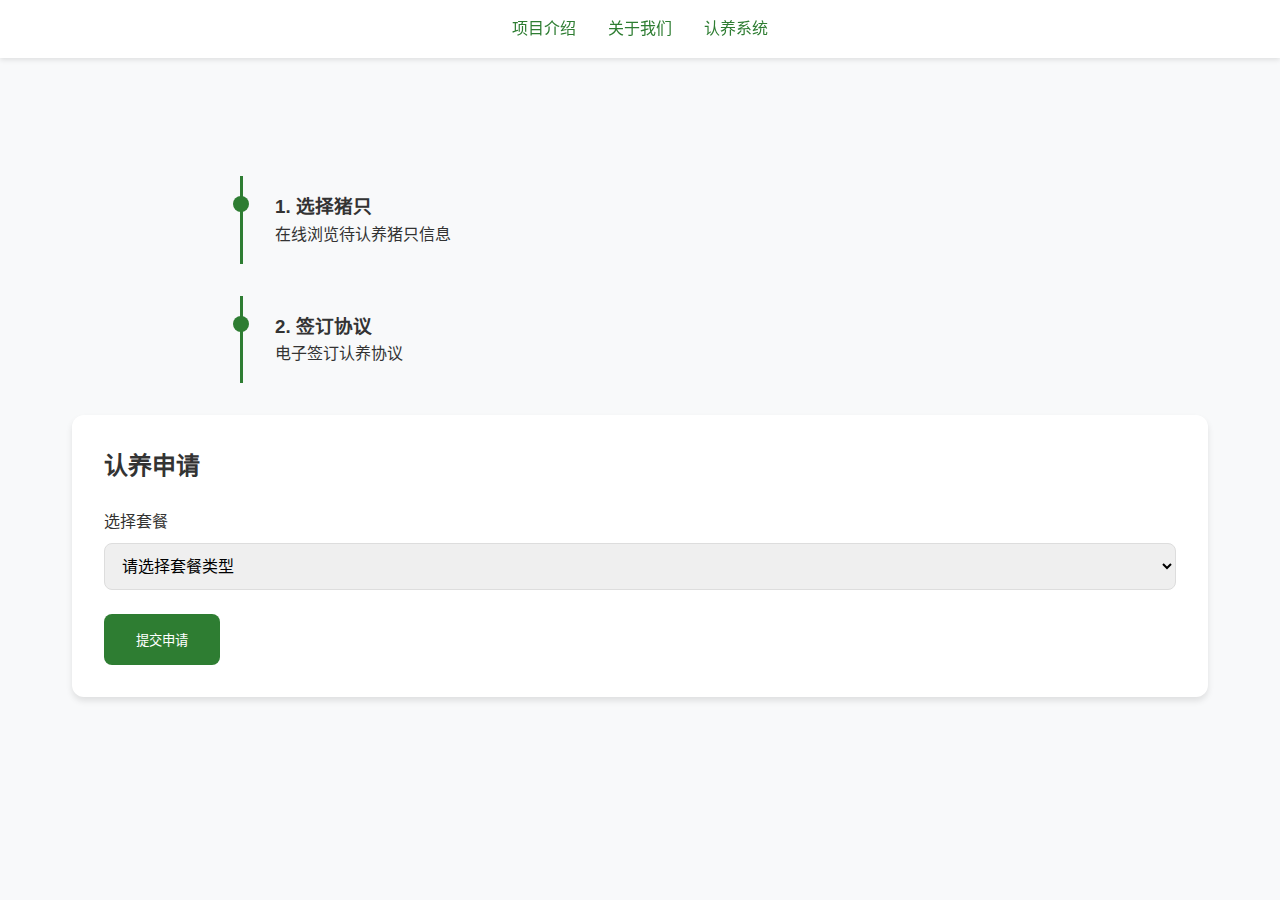
==== adopt.html @ d587e148 "Add files via upload" ====
<!DOCTYPE html>
<html lang="zh-CN">
    <head>
        <meta charset="UTF-8">
        <meta name="viewport" content="width=device-width, initial-scale=1.0">
        <title>项目介绍 - 金花香猪生态养殖</title>
        <link rel="stylesheet" href="assets/css/style.css">
    </head>
<body>
    <nav class="navbar">
        <ul class="nav-links">
            <li><a href="index.html">项目介绍</a></li>
            <li><a href="about.html">关于我们</a></li>
            <li><a href="adopt.html">认养系统</a></li>
        </ul>
    </nav>

    <div class="section">
        <div class="timeline">
            <div class="timeline-item">
                <h3>1. 选择猪只</h3>
                <p>在线浏览待认养猪只信息</p>
            </div>
            <div class="timeline-item">
                <h3>2. 签订协议</h3>
                <p>电子签订认养协议</p>
            </div>
        </div>

        <form action="confirm.html" class="card">
            <h2>认养申请</h2>
            <div class="form-group">
                <label>选择套餐</label>
                <select required>
                    <option value="">请选择套餐类型</option>
                    <option>基础认养（6个月）</option>
                    <option>VIP认养（12个月）</option>
                </select>
            </div>
            <button type="submit" class="btn">提交申请</button>
        </form>
    </div>
</body>
</html>
---- assets/css/style.css ----
/* 基础样式 */
:root {
    --primary: #2E7D32;
    --secondary: #81C784;
    --background: #F8F9FA;
    --text: #333;
}

* {
    box-sizing: border-box;
    margin: 0;
    padding: 0;
    font-family: 'Segoe UI', Arial, sans-serif;
}

body {
    background: var(--background);
    color: var(--text);
    line-height: 1.6;
    padding-top: 80px;
}

/* 导航栏 */
.navbar {
    background: white;
    padding: 1rem;
    box-shadow: 0 2px 5px rgba(0,0,0,0.1);
    position: fixed;
    width: 100%;
    top: 0;
    z-index: 1000;
}

.nav-links {
    display: flex;
    justify-content: center;
    gap: 2rem;
    list-style: none;
}

.nav-links a {
    text-decoration: none;
    color: var(--primary);
    font-weight: 500;
    transition: all 0.3s ease;
}

.nav-links a:hover {
    color: var(--secondary);
}

/* 通用样式 */
.section {
    padding: 4rem 2rem;
    max-width: 1200px;
    margin: 0 auto;
}

.card {
    background: white;
    border-radius: 12px;
    padding: 2rem;
    margin: 2rem 0;
    box-shadow: 0 4px 6px rgba(0,0,0,0.1);
    transition: transform 0.3s ease;
}

.card:hover {
    transform: translateY(-5px);
}

.btn {
    display: inline-block;
    background: var(--primary);
    color: white;
    padding: 1rem 2rem;
    border: none;
    border-radius: 8px;
    cursor: pointer;
    transition: all 0.3s ease;
    text-decoration: none;
}

.btn:hover {
    background: var(--secondary);
}

/* 响应式设计 */
@media (max-width: 768px) {
    body {
        padding-top: 60px;
    }

    .nav-links {
        flex-direction: column;
        align-items: center;
        gap: 1rem;
    }

    .section {
        padding: 2rem 1rem;
    }

    .card {
        padding: 1.5rem;
        margin: 1rem 0;
    }
}

@media (max-width: 480px) {
    html {
        font-size: 14px;  /* 极窄屏幕微调字号 */
    }
    
    .hero h1 {
        font-size: 1.8rem;  /* 横幅标题优化 */
        text-align: center;
    }
}

/* 首页特有样式 */
.hero {
    height: 60vh;
    background: linear-gradient(rgba(0,0,0,0.5), rgba(0,0,0,0.5)), 
                url('../images/hero.jpg') center/cover;
    display: flex;
    align-items: center;
    justify-content: center;
    color: white;
}

.feature-img {
    width: 100%;
    height: 200px;
    object-fit: cover;
    border-radius: 8px;
    margin: 1rem 0;
}

.grid {
    display: grid;
    grid-template-columns: repeat(auto-fit, minmax(300px, 1fr));
    gap: 2rem;
}

/* 认养页面样式 */
.timeline {
    position: relative;
    max-width: 800px;
    margin: 2rem auto;
}

.timeline-item {
    padding: 1rem 2rem;
    margin: 2rem 0;
    border-left: 3px solid var(--primary);
    position: relative;
}

.timeline-item::before {
    content: "";
    position: absolute;
    left: -10px;
    top: 20px;
    width: 16px;
    height: 16px;
    background: var(--primary);
    border-radius: 50%;
}

.form-group {
    margin: 1.5rem 0;
}

/* 在style.css添加 */
.page-enter {
    opacity: 0;
    transform: translateY(20px);
}
  
.page-enter-active {
    transition: all 0.3s ease;
}

input, select, textarea {
    width: 100%;
    padding: 0.8rem;
    border: 1px solid #ddd;
    border-radius: 8px;
    margin-top: 0.5rem;
    font-size: 16px;
}

.loader {
    width: 40px;
    height: 40px;
    margin: 0 auto;
    border: 4px solid #f3f3f3;
    border-top: 4px solid var(--primary);
    border-radius: 50%;
    animation: spin 1s linear infinite;
}
  
@keyframes spin {
    0% { transform: rotate(0deg); }
    100% { transform: rotate(360deg); }
}
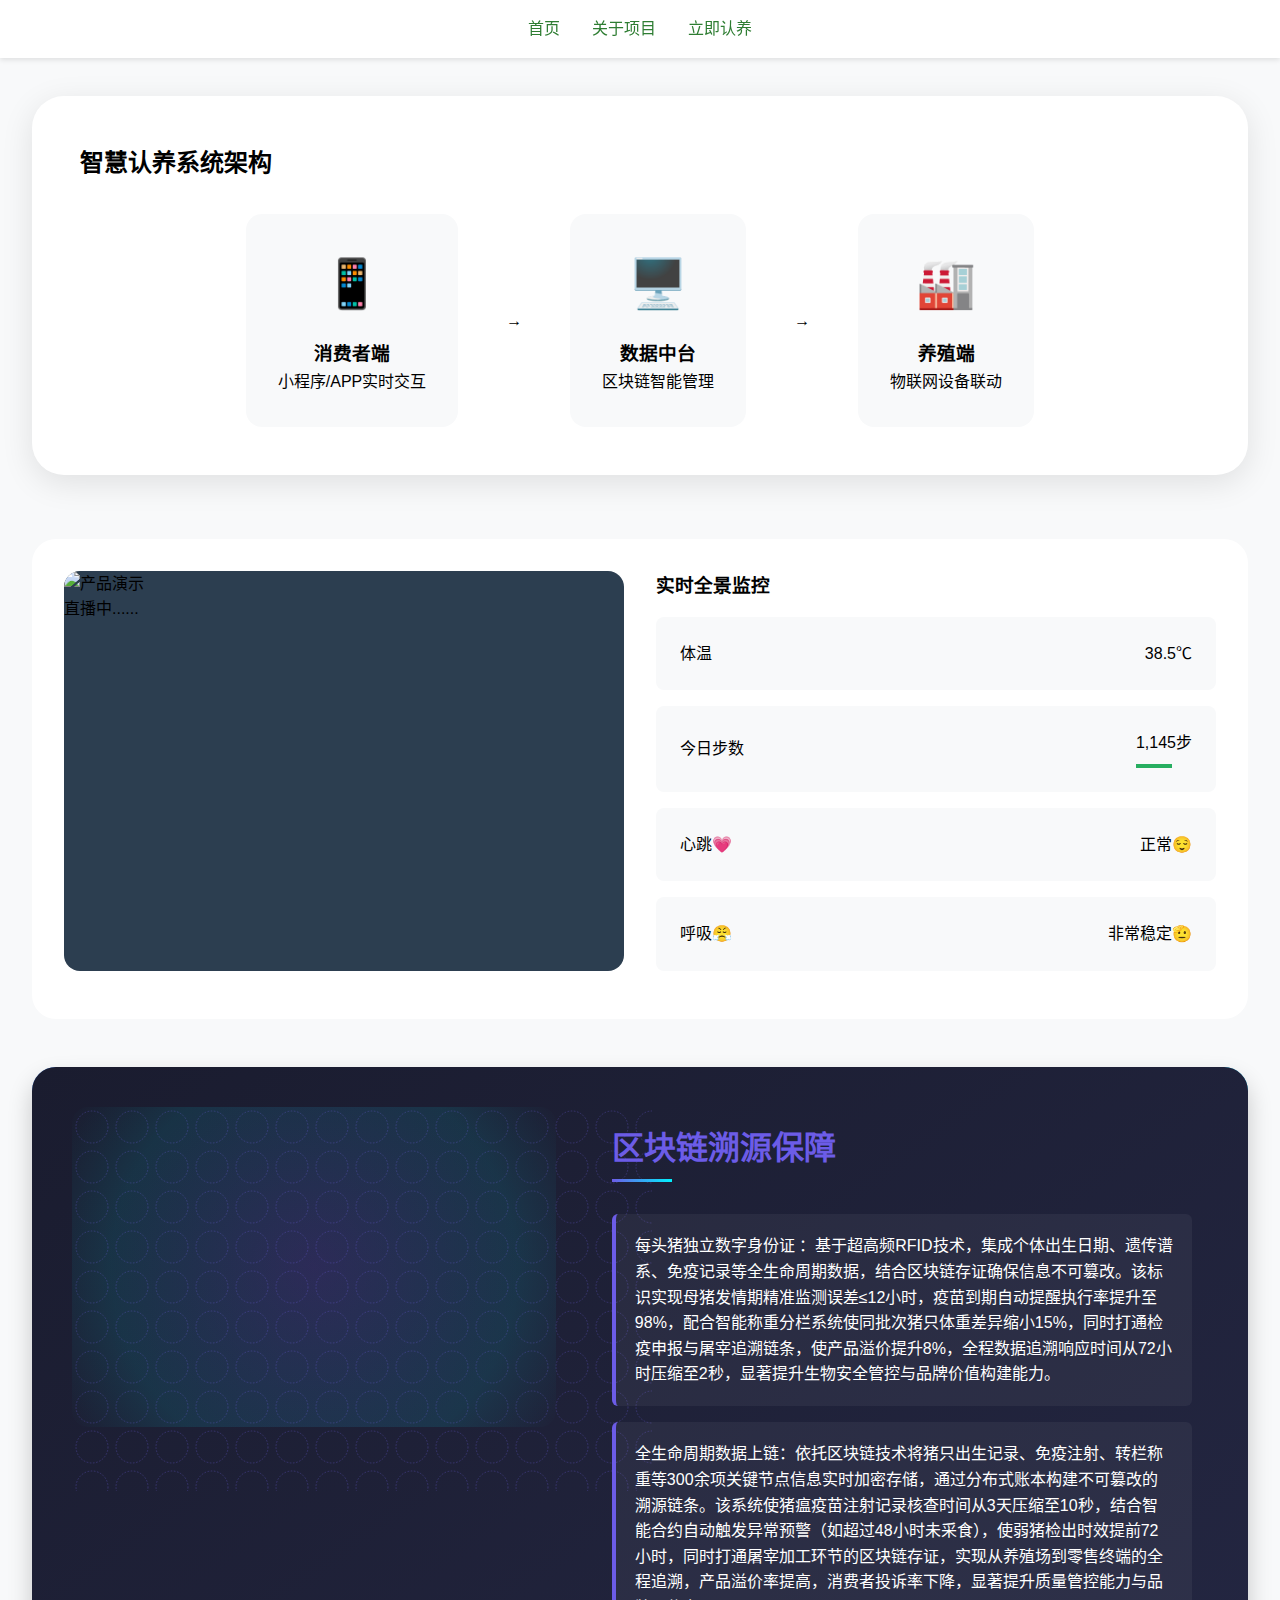
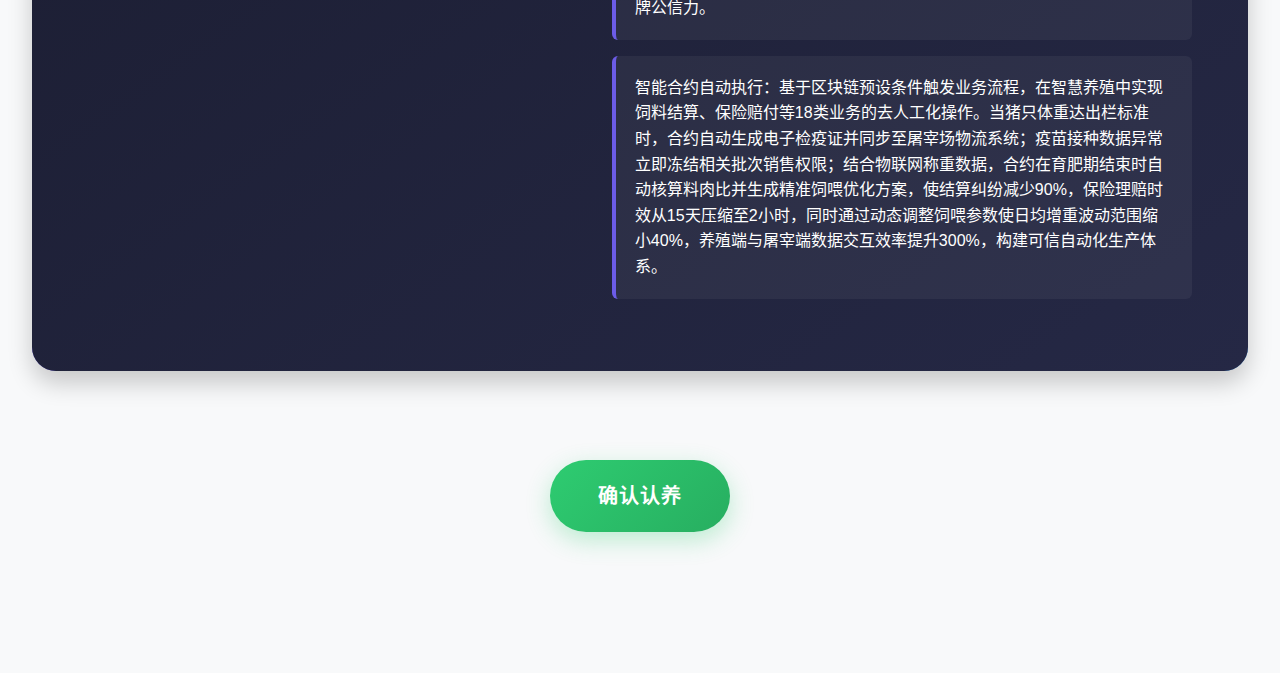
==== commit 91d80521: "Add files via upload" ====
--- a/adopt.html
+++ b/adopt.html
@@ -3,42 +3,116 @@
     <head>
         <meta charset="UTF-8">
         <meta name="viewport" content="width=device-width, initial-scale=1.0">
-        <title>项目介绍 - 金花香猪生态养殖</title>
-        <link rel="stylesheet" href="assets/css/style.css">
+        <title>"金花香猪"智能化生态养殖场</title>
+        <link rel="stylesheet" href="assets/css/adopt.css">
     </head>
 <body>
     <nav class="navbar">
         <ul class="nav-links">
-            <li><a href="index.html">项目介绍</a></li>
-            <li><a href="about.html">关于我们</a></li>
-            <li><a href="adopt.html">认养系统</a></li>
+            <li><a href="index.html">首页</a></li>
+            <li><a href="index.html#intro">关于项目</a></li>
+            <li><a href="adopt.html">立即认养</a></li>
         </ul>
     </nav>
 
-    <div class="section">
-        <div class="timeline">
-            <div class="timeline-item">
-                <h3>1. 选择猪只</h3>
-                <p>在线浏览待认养猪只信息</p>
+    <div class="container">
+        <!-- 系统架构 -->
+        <section class="arch-section">
+            <h2 class="section-title pulse">智慧认养系统架构</h2>
+            <div class="arch-flow">
+                <div class="flow-card">
+                    <div class="flow-icon">📱</div>
+                    <h3>消费者端</h3>
+                    <p>小程序/APP实时交互</p>
+                </div>
+                <div class="flow-arrow">→</div>
+                <div class="flow-card">
+                    <div class="flow-icon">🖥️</div>
+                    <h3>数据中台</h3>
+                    <p>区块链智能管理</p>
+                </div>
+                <div class="flow-arrow">→</div>
+                <div class="flow-card">
+                    <div class="flow-icon">🏭</div>
+                    <h3>养殖端</h3>
+                    <p>物联网设备联动</p>
+                </div>
             </div>
-            <div class="timeline-item">
-                <h3>2. 签订协议</h3>
-                <p>电子签订认养协议</p>
+        </section>
+
+        <!-- 核心功能 -->
+        <section class="feature-section">
+            <!-- 消费者端功能 -->
+            <div class="tab-content active" id="consumer">
+                <div class="feature-card">
+                    <div class="card-media">
+                        <div class="live-preview">
+                            <div class="loading-spinner">
+                                <img src="https://himg2.huanqiucdn.cn/attachment2010/2018/0424/20180424074817956.gif?imageView2/2/w/750" alt="产品演示" />
+                            </div>
+                            <span class="live-badge">直播中......</span>
+                        </div>
+                    </div>
+                    <div class="card-info">
+                        <h3>实时全景监控</h3>
+                        <ul class="data-list">
+                            <li>
+                                <span class="data-label">体温</span>
+                                <div class="data-value">
+                                    38.5℃
+                                    <span class="data-trend up"></span>
+                                </div>
+                            </li>
+                            <li>
+                                <span class="data-label">今日步数</span>
+                                <div class="data-value">
+                                    1,145步
+                                    <div class="progress-bar" style="width: 65%"></div>
+                                </div>
+                            </li>
+                            <li>
+                                <span class="data-label">心跳💗</span>
+                                <div class="data-value">
+                                    正常😌
+                                </div>
+                            </li>
+                            <li>
+                                <span class="data-label">呼吸😤</span>
+                                <div class="data-value">
+                                    非常稳定🫡
+                                </div>
+                            </li>
+                        </ul>
+                    </div>
+                </div>
             </div>
-        </div>
 
-        <form action="confirm.html" class="card">
-            <h2>认养申请</h2>
-            <div class="form-group">
-                <label>选择套餐</label>
-                <select required>
-                    <option value="">请选择套餐类型</option>
-                    <option>基础认养（6个月）</option>
-                    <option>VIP认养（12个月）</option>
-                </select>
+            <!-- 区块链信息 -->
+            <div class="blockchain-card">
+                <div class="blockchain-visual">
+                    <div class="chain-animation"></div>
+                    <div class="qr-code"></div>
+                </div>
+                <div class="blockchain-info">
+                    <h3>区块链溯源保障</h3>
+                    <ul class="chain-list">
+                        <li>每头猪独立数字身份证
+                            ：基于超高频RFID技术，集成个体出生日期、遗传谱系、免疫记录等全生命周期数据，结合区块链存证确保信息不可篡改。该标识实现母猪发情期精准监测误差≤12小时，疫苗到期自动提醒执行率提升至98%，配合智能称重分栏系统使同批次猪只体重差异缩小15%，同时打通检疫申报与屠宰追溯链条，使产品溢价提升8%，全程数据追溯响应时间从72小时压缩至2秒，显著提升生物安全管控与品牌价值构建能力。
+                        </li>
+                        <li>全生命周期数据上链：依托区块链技术将猪只出生记录、免疫注射、转栏称重等300余项关键节点信息实时加密存储，通过分布式账本构建不可篡改的溯源链条。该系统使猪瘟疫苗注射记录核查时间从3天压缩至10秒，结合智能合约自动触发异常预警（如超过48小时未采食），使弱猪检出时效提前72小时，同时打通屠宰加工环节的区块链存证，实现从养殖场到零售终端的全程追溯，产品溢价率提高，消费者投诉率下降，显著提升质量管控能力与品牌公信力。</li>
+                        <li>智能合约自动执行：基于区块链预设条件触发业务流程，在智慧养殖中实现饲料结算、保险赔付等18类业务的去人工化操作。当猪只体重达出栏标准时，合约自动生成电子检疫证并同步至屠宰场物流系统；疫苗接种数据异常立即冻结相关批次销售权限；结合物联网称重数据，合约在育肥期结束时自动核算料肉比并生成精准饲喂优化方案，使结算纠纷减少90%，保险理赔时效从15天压缩至2小时，同时通过动态调整饲喂参数使日均增重波动范围缩小40%，养殖端与屠宰端数据交互效率提升300%，构建可信自动化生产体系。</li>
+                    </ul>
+                </div>
             </div>
-            <button type="submit" class="btn">提交申请</button>
-        </form>
+        </section>
     </div>
+
+    <div class="confirmation-container">
+        <a href="confirm.html" class="confirm-btn">
+            <span class="btn-text">确认认养</span>
+            <div class="btn-feedback"></div>
+        </a>
+    </div>
+
 </body>
 </html>--- a/assets/css/adopt.css
+++ b/assets/css/adopt.css
@@ -0,0 +1,515 @@
+/* smart-farming.css */
+
+* {
+    box-sizing: border-box;
+    margin: 0;
+    padding: 0;
+    font-family: 'Segoe UI', Arial, sans-serif;
+}
+
+
+:root {
+    --primary-color: #27ae60;   /* 主绿色 */
+    --secondary-color: #2c3e50; /* 深蓝色 */
+    --accent-color: #e67e22;    /* 强调橙色 */
+    --text-dark: #2d3436;
+    --text-light: #ffffff;
+    --section-bg: #f8f9fa;
+
+    --primary: #2E7D32;
+    --secondary: #81C784;
+    --background: #F8F9FA;
+    --text: #333;
+}
+
+/* 导航栏 */
+.navbar {
+    background: white;
+    padding: 1rem;
+    box-shadow: 0 2px 5px rgba(0,0,0,0.1);
+    position: fixed;
+    width: 100%;
+    top: 0;
+    z-index: 1000;
+}
+
+.nav-links {
+    display: flex;
+    justify-content: center;
+    gap: 2rem;
+    list-style: none;
+}
+
+.nav-links a {
+    text-decoration: none;
+    color: var(--primary);
+    font-weight: 500;
+    transition: all 0.3s ease;
+}
+
+body {
+    background: var(--section-bg);
+    font-family: 'Segoe UI', '微软雅黑', sans-serif;
+    line-height: 1.6;
+}
+
+.container {
+    max-width: 1280px;
+    margin: 0 auto;
+    padding: 2rem;
+}
+
+/* 系统架构 */
+.arch-section {
+    margin: 4rem 0;
+    padding: 3rem;
+    background: white;
+    border-radius: 2rem;
+    box-shadow: 0 8px 32px rgba(0,0,0,0.1);
+}
+
+.arch-flow {
+    display: flex;
+    justify-content: center;
+    align-items: center;
+    gap: 3rem;
+    margin-top: 2rem;
+}
+
+.flow-card {
+    padding: 2rem;
+    background: var(--section-bg);
+    border-radius: 1rem;
+    text-align: center;
+    transition: transform 0.3s ease;
+}
+
+.flow-card:hover {
+    transform: translateY(-8px);
+}
+
+.flow-icon {
+    font-size: 3rem;
+    margin-bottom: 1rem;
+}
+
+/* 实时监控卡片 */
+.feature-card {
+    display: grid;
+    grid-template-columns: 1fr 1fr;
+    gap: 2rem;
+    background: white;
+    border-radius: 1.5rem;
+    padding: 2rem;
+    margin: 2rem 0;
+}
+
+.live-preview {
+    background: #2c3e50;
+    border-radius: 1rem;
+    height: 400px;
+    position: relative;
+    overflow: hidden;
+}
+
+/* .loading-spinner {
+    width: 50px;
+    height: 50px;
+    border: 4px solid var(--primary-color);
+    border-top-color: transparent;
+    border-radius: 50%;
+    animation: spin 1s linear infinite;
+    position: absolute;
+    top: 50%;
+    left: 50%;
+    transform: translate(-50%, -50%);
+} */
+
+@keyframes spin {
+    to { transform: translate(-50%, -50%) rotate(360deg); }
+}
+
+.data-list li {
+    padding: 1.5rem;
+    background: var(--section-bg);
+    margin: 1rem 0;
+    border-radius: 0.5rem;
+    display: flex;
+    justify-content: space-between;
+    align-items: center;
+}
+
+.progress-bar {
+    height: 4px;
+    background: var(--primary-color);
+    margin-top: 0.5rem;
+}
+
+/* 区块链可视化 */
+.blockchain-card {
+    display: flex;
+    background: var(--secondary-color);
+    color: white;
+    border-radius: 1.5rem;
+    overflow: hidden;
+    margin: 3rem 0;
+}
+
+.chain-animation {
+    width: 200px;
+    height: 200px;
+    background: conic-gradient(
+        var(--primary-color) 0% 20%,
+        var(--accent-color) 20% 40%,
+        #3498db 40% 60%,
+        #9b59b6 60% 80%,
+        #e74c3c 80% 100%
+    );
+    border-radius: 50%;
+    animation: rotate 10s linear infinite;
+}
+
+@keyframes rotate {
+    from { transform: rotate(0deg); }
+    to { transform: rotate(360deg); }
+}
+
+/* 响应式设计 */
+@media (max-width: 768px) {
+    .arch-flow {
+        flex-direction: column;
+    }
+
+    .feature-card {
+        grid-template-columns: 1fr;
+    }
+
+    .blockchain-card {
+        flex-direction: column;
+    }
+}
+
+/* blockchain.css */
+/* 区块链卡片容器 */
+.blockchain-card {
+    display: flex;
+    gap: 2.5rem;
+    background: linear-gradient(145deg, #1a1c2f, #252845);
+    border-radius: 1.5rem;
+    padding: 2.5rem;
+    margin: 3rem 0;
+    box-shadow: 0 12px 24px rgba(0,0,0,0.2);
+    position: relative;
+    overflow: hidden;
+}
+
+/* 动态流光边框特效 */
+.blockchain-card::before {
+    content: '';
+    position: absolute;
+    inset: -2px;
+    background: linear-gradient(45deg, 
+        #6c5ce7 0%, 
+        #00f2fe 50%, 
+        #6c5ce7 100%);
+    z-index: -1;
+    animation: borderGlow 4s linear infinite;
+    background-size: 400%;
+}
+
+@keyframes borderGlow {
+    0% { background-position: 0 0; }
+    100% { background-position: 400% 0; }
+}
+
+/* 区块链视觉区块 */
+.blockchain-visual {
+    flex: 1;
+    min-width: 320px;
+    position: relative;
+}
+
+/* 链式动画特效 */
+.chain-animation {
+    width: 100%;
+    height: 320px;
+    background: 
+        radial-gradient(circle at 50% 50%,
+            rgba(108,92,231,0.2) 0%,
+            rgba(0,242,254,0.1) 70%,
+            transparent 100%);
+    border-radius: 1rem;
+    position: relative;
+}
+
+.chain-animation::after {
+    content: '';
+    position: absolute;
+    width: 120%;
+    height: 120%;
+    background: url('data:image/svg+xml,<svg viewBox="0 0 100 100" xmlns="http://www.w3.org/2000/svg"><circle cx="50" cy="50" r="40" stroke="%236C5CE7" stroke-width="2" fill="none" stroke-dasharray="4 4"/></svg>');
+    background-size: 40px;
+    animation: chainRotate 40s linear infinite;
+    opacity: 0.4;
+}
+
+@keyframes chainRotate {
+    from { transform: rotate(0deg); }
+    to { transform: rotate(360deg); }
+}
+
+
+/* 信息区块样式 */
+.blockchain-info {
+    flex: 1.2;
+    padding: 1rem;
+}
+
+.blockchain-info h3 {
+    font-size: 2rem;
+    color: #6c5ce7;
+    margin-bottom: 1.5rem;
+    position: relative;
+    display: inline-block;
+}
+
+.blockchain-info h3::after {
+    content: '';
+    position: absolute;
+    left: 0;
+    bottom: -0.5rem;
+    width: 60px;
+    height: 3px;
+    background: linear-gradient(90deg, #6c5ce7, #00f2fe);
+}
+
+/* 区块链特性列表 */
+.chain-list {
+    list-style: none;
+    padding-left: 0;
+}
+
+.chain-list li {
+    padding: 1.2rem;
+    margin: 1rem 0;
+    background: rgba(255,255,255,0.05);
+    border-left: 4px solid #6c5ce7;
+    border-radius: 6px;
+    transition: transform 0.3s ease;
+    cursor: pointer;
+    position: relative;
+    overflow: hidden;
+}
+
+
+/* 响应式设计 */
+@media (max-width: 768px) {
+    .blockchain-card {
+        flex-direction: column;
+        padding: 1.5rem;
+    }
+
+    .blockchain-visual {
+        min-width: auto;
+    }
+
+    .qr-code {
+        width: 80px;
+        height: 80px;
+    }
+
+    .blockchain-info h3 {
+        font-size: 1.6rem;
+    }
+}
+
+/* 暗黑模式适配 */
+@media (prefers-color-scheme: dark) {
+    .blockchain-card {
+        background: linear-gradient(145deg, #0f0f1f, #1a1a2f);
+    }
+}
+
+/* confirm-button.css */
+/* 容器基础样式 */
+.confirmation-container {
+    display: flex;
+    justify-content: center;
+    align-items: center;
+    min-height: 10vh;
+    margin-bottom: 14.7vh;
+    background: #f8f9fa;
+    perspective: 1000px;
+}
+
+/* 核心按钮样式 */
+.confirm-btn {
+    position: relative;
+    display: inline-flex;
+    align-items: center;
+    justify-content: center;
+    padding: 1.25rem 3rem;
+    background: linear-gradient(135deg, #2ecc71, #27ae60);
+    color: #fff;
+    font-family: 'Helvetica Neue', sans-serif;
+    font-size: 1.25rem;
+    font-weight: 600;
+    text-decoration: none;
+    border: none;
+    border-radius: 2.5rem;
+    cursor: pointer;
+    overflow: hidden;
+    transition: all 0.4s cubic-bezier(0.23, 1, 0.32, 1);
+    box-shadow: 0 8px 24px rgba(46, 204, 113, 0.3);
+    transform-style: preserve-3d;
+}
+
+/* 文字样式 */
+.btn-text {
+    position: relative;
+    z-index: 2;
+    letter-spacing: 0.05em;
+    transition: transform 0.3s;
+}
+
+/* 悬浮状态 */
+.confirm-btn:hover {
+    transform: translateY(-2px) scale(1.02);
+    box-shadow: 0 12px 32px rgba(46, 204, 113, 0.4);
+}
+
+.confirm-btn:hover .btn-text {
+    animation: textPop 0.6s ease-out;
+}
+
+/* 点击状态 */
+.confirm-btn:active {
+    transform: translateY(1px) scale(0.98);
+    box-shadow: 0 4px 16px rgba(46, 204, 113, 0.2);
+}
+
+/* 反馈层动画 */
+.btn-feedback {
+    position: absolute;
+    width: 120%;
+    height: 120%;
+    background: radial-gradient(circle, 
+        rgba(255,255,255,0.3) 0%, 
+        rgba(255,255,255,0) 70%);
+    opacity: 0;
+    transform: translate(-50%, -50%) scale(0);
+    pointer-events: none;
+    transition: opacity 0.4s, transform 0.4s;
+}
+
+.confirm-btn:hover .btn-feedback {
+    opacity: 1;
+    transform: translate(-50%, -50%) scale(1);
+}
+
+/* 点击涟漪效果 */
+.confirm-btn::after {
+    content: '';
+    position: absolute;
+    width: 100%;
+    height: 100%;
+    background: rgba(255,255,255,0.1);
+    border-radius: inherit;
+    opacity: 0;
+    transition: opacity 0.3s;
+}
+
+.confirm-btn:active::after {
+    opacity: 1;
+    animation: ripple 0.6s linear;
+}
+
+/* 动画定义 */
+@keyframes textPop {
+    0%, 100% { transform: scale(1); }
+    50% { transform: scale(1.15); }
+}
+
+@keyframes ripple {
+    from {
+        transform: scale(0);
+        opacity: 1;
+    }
+    to {
+        transform: scale(2);
+        opacity: 0;
+    }
+}
+
+/* 加载状态 */
+.confirm-btn.loading {
+    pointer-events: none;
+}
+
+.confirm-btn.loading .btn-text {
+    visibility: hidden;
+}
+
+.confirm-btn.loading::before {
+    content: "";
+    position: absolute;
+    width: 24px;
+    height: 24px;
+    border: 3px solid rgba(255,255,255,0.3);
+    border-top-color: #fff;
+    border-radius: 50%;
+    animation: spin 0.8s linear infinite;
+}
+
+    /* 全局平滑滚动 */
+    html {
+        scroll-behavior: smooth;
+    }
+    
+    /* 目标位置视觉提示 */
+    .intro:target {
+        animation: highlight 1.5s ease;
+    }
+    
+    @keyframes highlight {
+        from { box-shadow: 0 0 0 3px rgba(46,204,113,0.5); }
+        to { box-shadow: none; }
+    }
+
+    /* 消除点击延迟 */
+a, button, input {
+    touch-action: manipulation;
+    -webkit-tap-highlight-color: rgba(0,0,0,0);
+}
+
+/* 防止字体缩放 */
+body {
+    -webkit-font-smoothing: antialiased;
+    text-rendering: optimizeLegibility;
+}
+
+/* iPhone X以上机型适配 */
+@supports (padding: max(0px)) {
+    .content {
+        padding-left: max(1rem, env(safe-area-inset-left));
+        padding-right: max(1rem, env(safe-area-inset-right));
+    }
+}
+
+/* 图片自适应 */
+img {
+    max-width: 100%;
+    height: auto;
+    display: block;
+    /* WebP格式优先 */
+    image-rendering: -webkit-optimize-contrast;
+}
+
+/* 按需加载背景图 */
+@media 
+(-webkit-min-device-pixel-ratio: 2), 
+(min-resolution: 192dpi) { 
+    .banner {
+        background-image: url('image@2x.jpg');
+    }
+}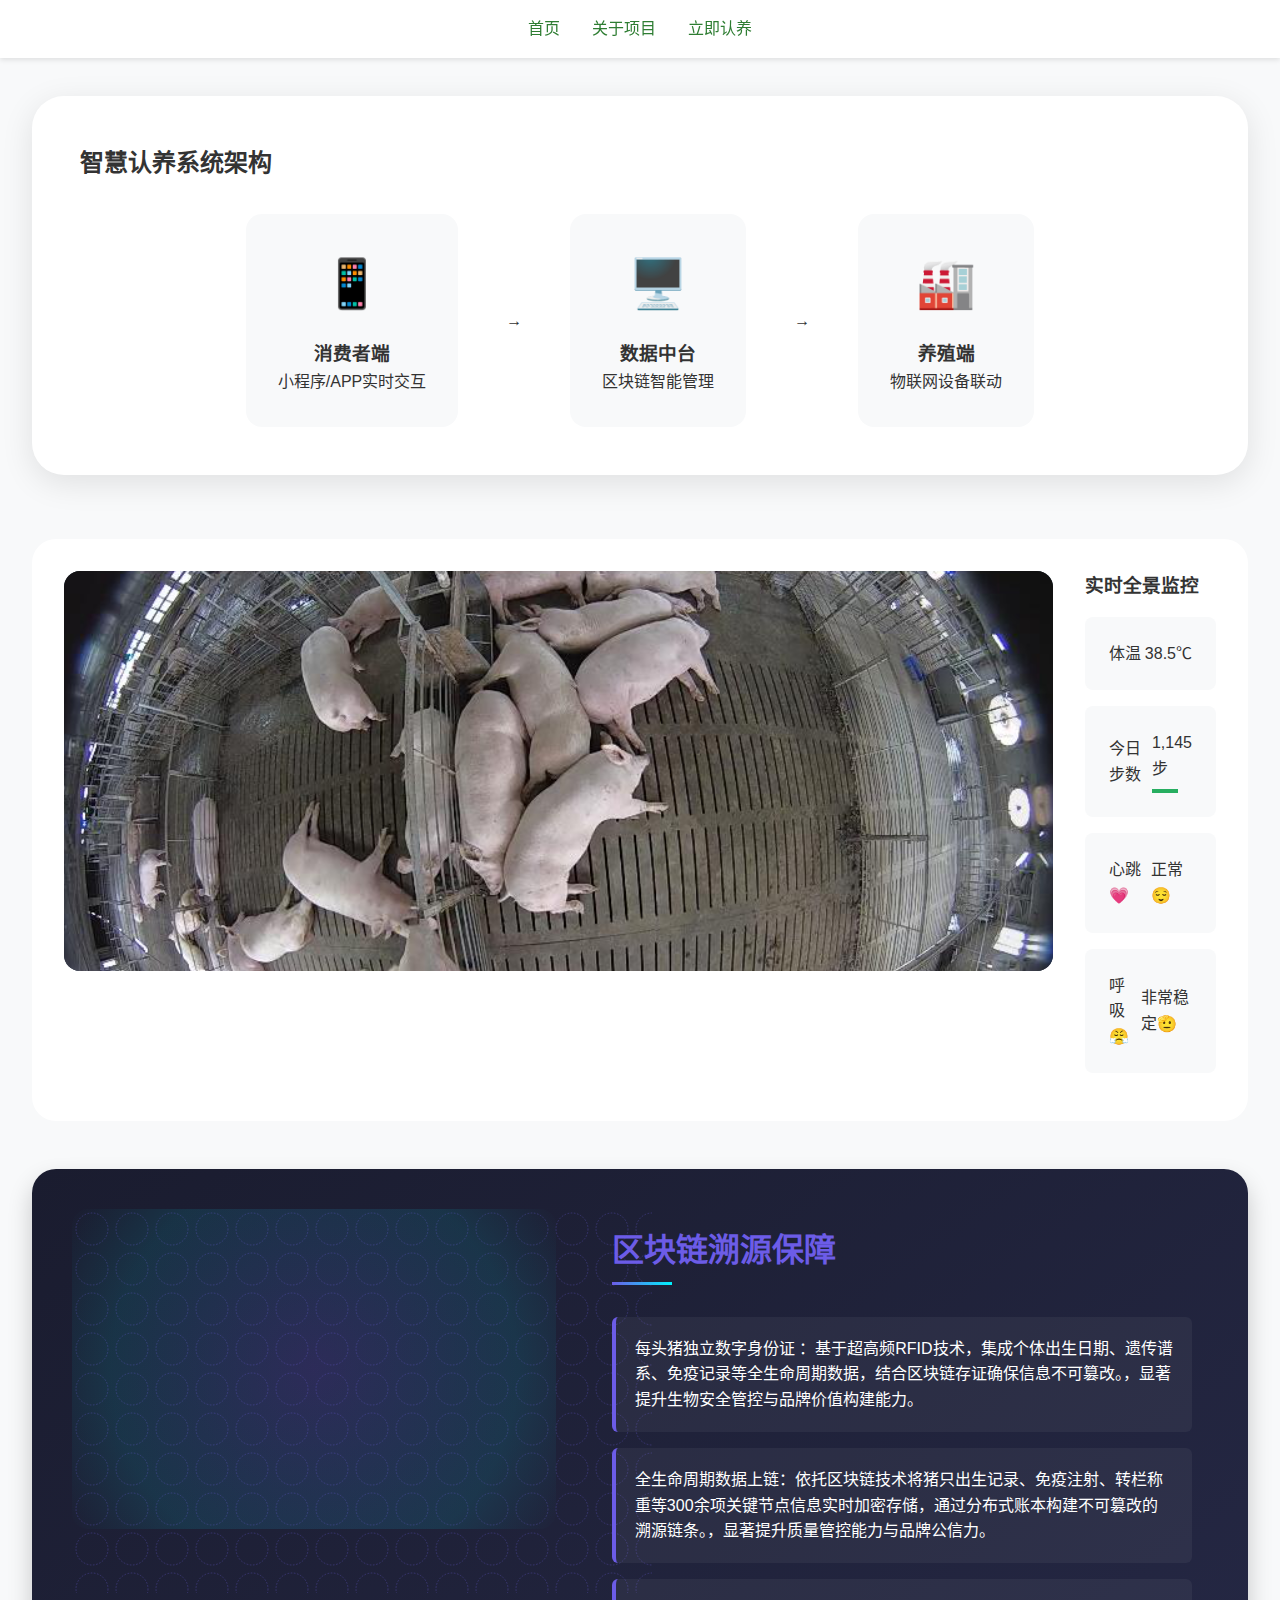
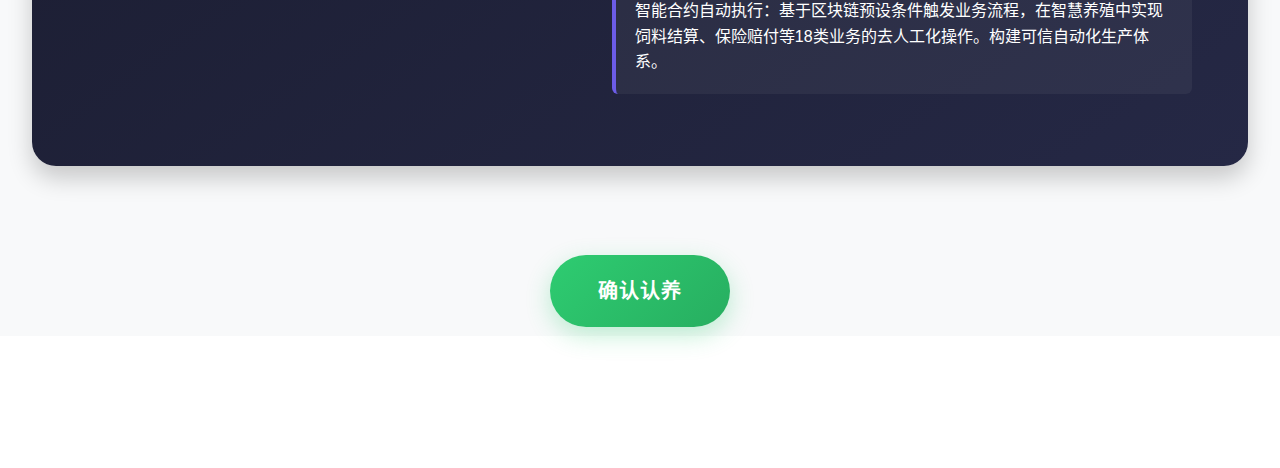
==== commit ebbfb3eb: "Add files via upload" ====
--- a/adopt.html
+++ b/adopt.html
@@ -48,9 +48,9 @@
                     <div class="card-media">
                         <div class="live-preview">
                             <div class="loading-spinner">
-                                <img src="https://himg2.huanqiucdn.cn/attachment2010/2018/0424/20180424074817956.gif?imageView2/2/w/750" alt="产品演示" />
+                                <img src="assets/images/chanpinyanshi.jpg" alt="产品演示" />
                             </div>
-                            <span class="live-badge">直播中......</span>
+                            <!-- <span class="live-badge">直播中......</span> -->
                         </div>
                     </div>
                     <div class="card-info">
@@ -97,10 +97,10 @@
                     <h3>区块链溯源保障</h3>
                     <ul class="chain-list">
                         <li>每头猪独立数字身份证
-                            ：基于超高频RFID技术，集成个体出生日期、遗传谱系、免疫记录等全生命周期数据，结合区块链存证确保信息不可篡改。该标识实现母猪发情期精准监测误差≤12小时，疫苗到期自动提醒执行率提升至98%，配合智能称重分栏系统使同批次猪只体重差异缩小15%，同时打通检疫申报与屠宰追溯链条，使产品溢价提升8%，全程数据追溯响应时间从72小时压缩至2秒，显著提升生物安全管控与品牌价值构建能力。
+                            ：基于超高频RFID技术，集成个体出生日期、遗传谱系、免疫记录等全生命周期数据，结合区块链存证确保信息不可篡改。，显著提升生物安全管控与品牌价值构建能力。
                         </li>
-                        <li>全生命周期数据上链：依托区块链技术将猪只出生记录、免疫注射、转栏称重等300余项关键节点信息实时加密存储，通过分布式账本构建不可篡改的溯源链条。该系统使猪瘟疫苗注射记录核查时间从3天压缩至10秒，结合智能合约自动触发异常预警（如超过48小时未采食），使弱猪检出时效提前72小时，同时打通屠宰加工环节的区块链存证，实现从养殖场到零售终端的全程追溯，产品溢价率提高，消费者投诉率下降，显著提升质量管控能力与品牌公信力。</li>
-                        <li>智能合约自动执行：基于区块链预设条件触发业务流程，在智慧养殖中实现饲料结算、保险赔付等18类业务的去人工化操作。当猪只体重达出栏标准时，合约自动生成电子检疫证并同步至屠宰场物流系统；疫苗接种数据异常立即冻结相关批次销售权限；结合物联网称重数据，合约在育肥期结束时自动核算料肉比并生成精准饲喂优化方案，使结算纠纷减少90%，保险理赔时效从15天压缩至2小时，同时通过动态调整饲喂参数使日均增重波动范围缩小40%，养殖端与屠宰端数据交互效率提升300%，构建可信自动化生产体系。</li>
+                        <li>全生命周期数据上链：依托区块链技术将猪只出生记录、免疫注射、转栏称重等300余项关键节点信息实时加密存储，通过分布式账本构建不可篡改的溯源链条。，显著提升质量管控能力与品牌公信力。</li>
+                        <li>智能合约自动执行：基于区块链预设条件触发业务流程，在智慧养殖中实现饲料结算、保险赔付等18类业务的去人工化操作。构建可信自动化生产体系。</li>
                     </ul>
                 </div>
             </div>
--- a/assets/css/adopt.css
+++ b/assets/css/adopt.css
@@ -5,6 +5,8 @@
     margin: 0;
     padding: 0;
     font-family: 'Segoe UI', Arial, sans-serif;
+
+    forced-color-adjust: none !important; /* 阻止系统主题影响[2](@ref) */
 }
 
 
@@ -20,6 +22,10 @@
     --secondary: #81C784;
     --background: #F8F9FA;
     --text: #333;
+
+    color-scheme: light !important; /* 声明仅支持浅色模式[2](@ref) */
+    background-color: #ffffff !important;
+    color: #333333 !important;
 }
 
 /* 导航栏 */
@@ -476,40 +482,3 @@
         to { box-shadow: none; }
     }
 
-    /* 消除点击延迟 */
-a, button, input {
-    touch-action: manipulation;
-    -webkit-tap-highlight-color: rgba(0,0,0,0);
-}
-
-/* 防止字体缩放 */
-body {
-    -webkit-font-smoothing: antialiased;
-    text-rendering: optimizeLegibility;
-}
-
-/* iPhone X以上机型适配 */
-@supports (padding: max(0px)) {
-    .content {
-        padding-left: max(1rem, env(safe-area-inset-left));
-        padding-right: max(1rem, env(safe-area-inset-right));
-    }
-}
-
-/* 图片自适应 */
-img {
-    max-width: 100%;
-    height: auto;
-    display: block;
-    /* WebP格式优先 */
-    image-rendering: -webkit-optimize-contrast;
-}
-
-/* 按需加载背景图 */
-@media 
-(-webkit-min-device-pixel-ratio: 2), 
-(min-resolution: 192dpi) { 
-    .banner {
-        background-image: url('image@2x.jpg');
-    }
-}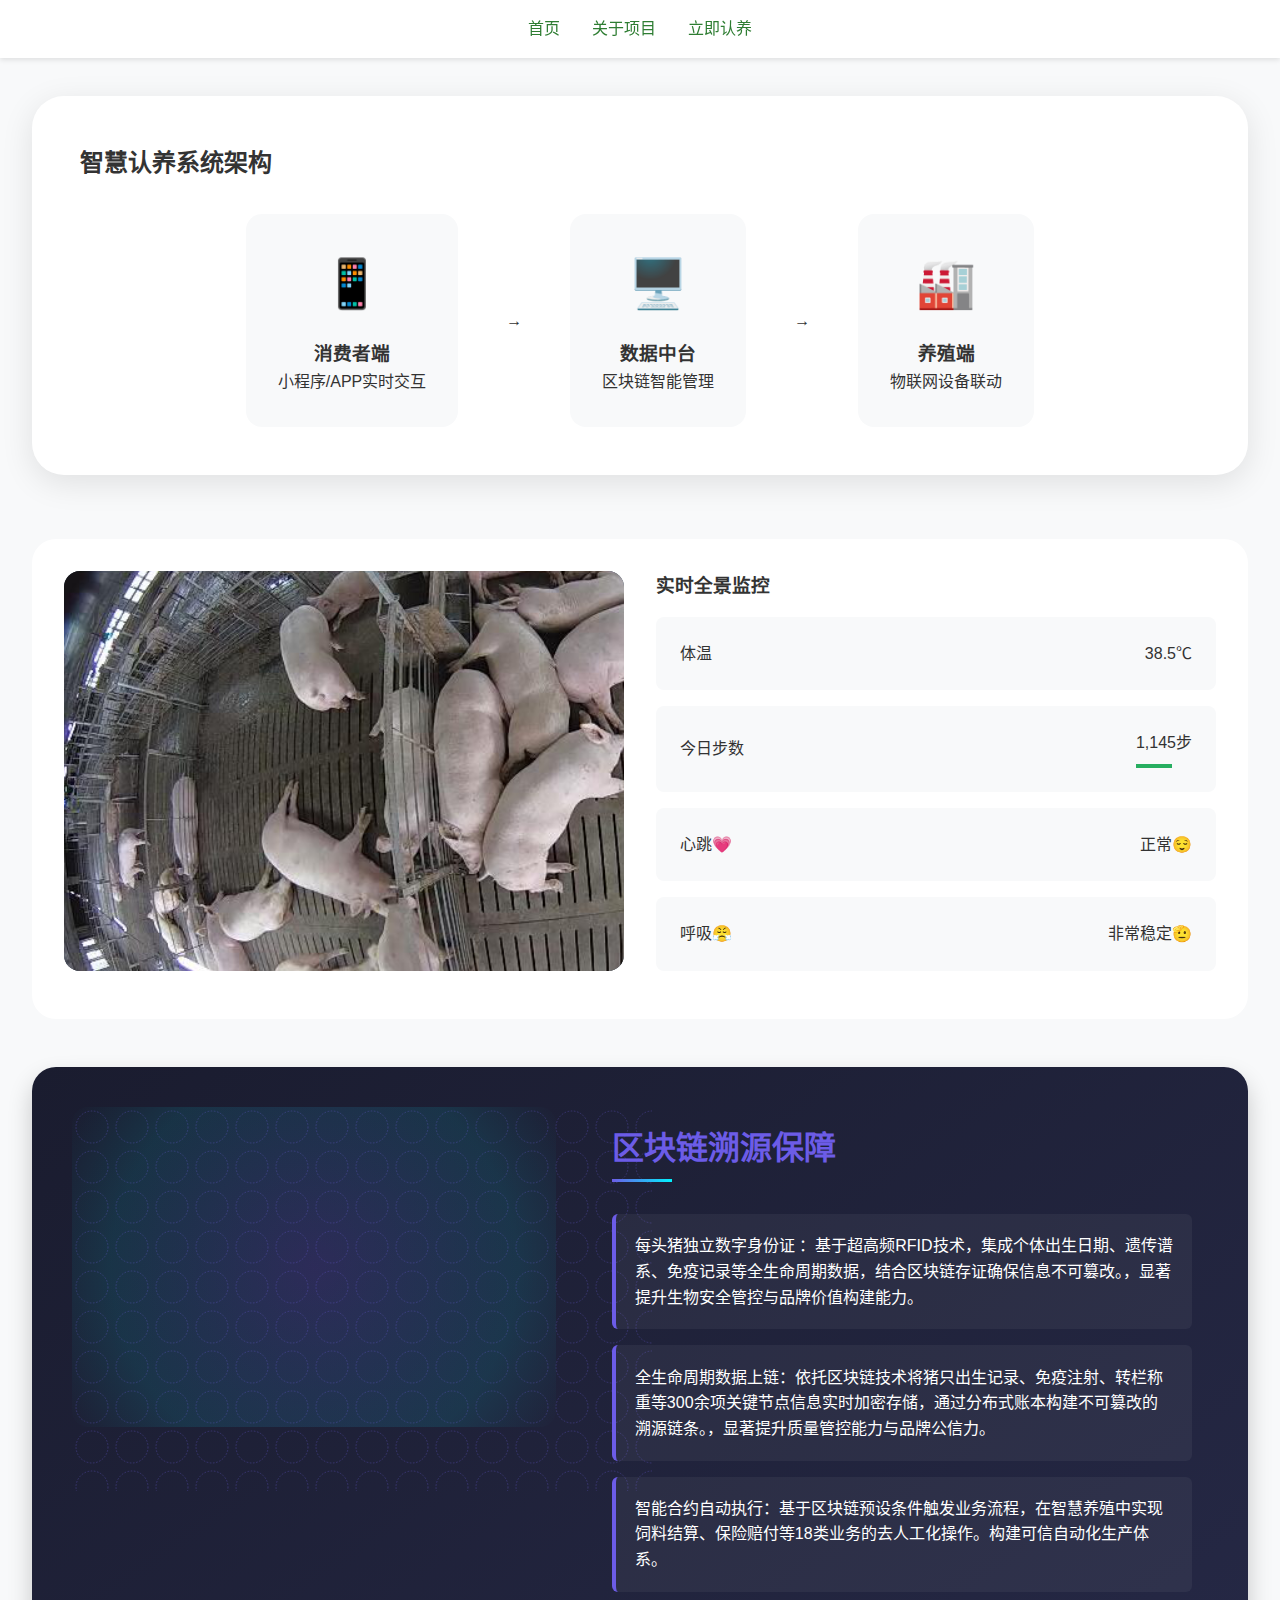
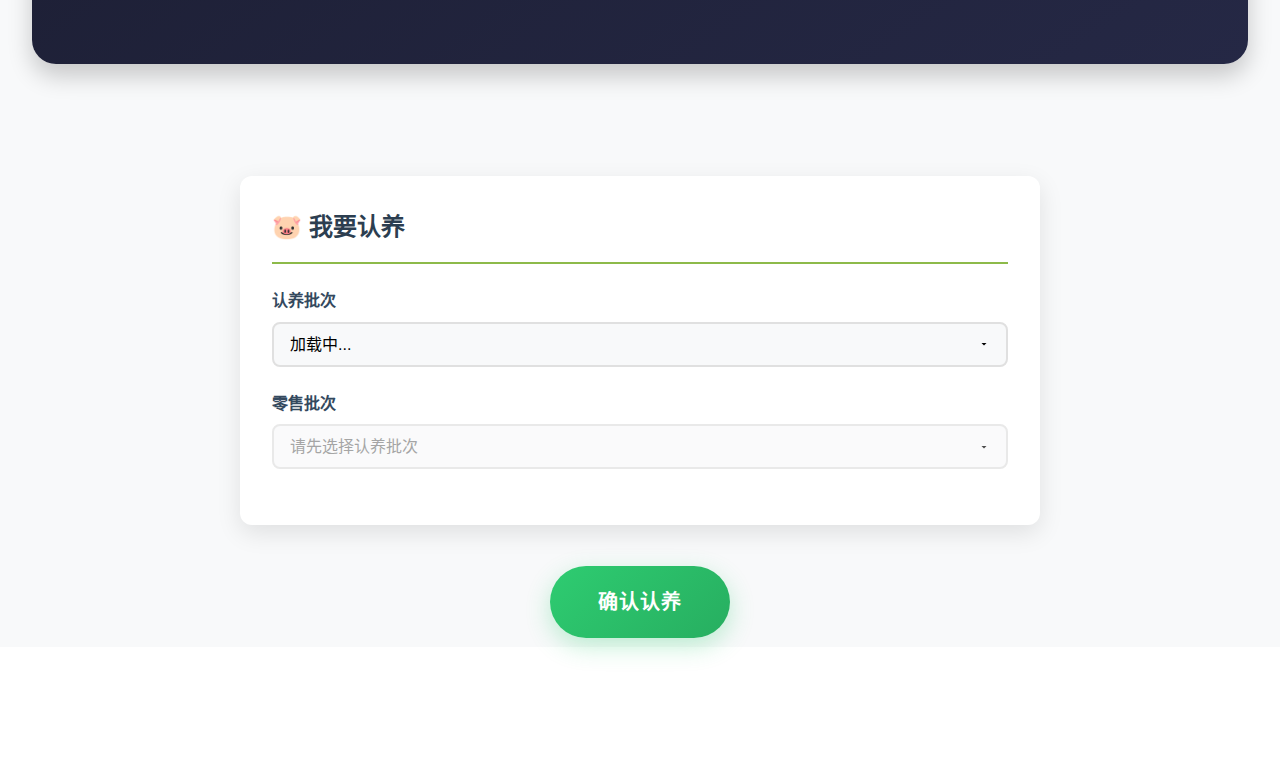
==== commit ea534896: "Add files via upload" ====
--- a/adopt.html
+++ b/adopt.html
@@ -107,6 +107,29 @@
         </section>
     </div>
 
+    <div class="batch-selector">
+        <div class="selector-header">
+            <h2 class="selector-title">🐷 我要认养</h2>
+        </div>
+        
+        <form id="batchForm">
+            <div class="form-group">
+                <label class="form-label" for="adoptionBatch">认养批次</label>
+                <select class="custom-select" id="adoptionBatch" required>
+                    <option value="">加载中...</option>
+                </select>
+            </div>
+
+            <div class="form-group">
+                <label class="form-label" for="retailBatch">零售批次</label>
+                <select class="custom-select" id="retailBatch" disabled>
+                    <option value="">请先选择认养批次</option>
+                </select>
+            </div>
+        </form>
+    </div>
+    <script src="adopt_test1.js"></script>
+
     <div class="confirmation-container">
         <a href="confirm.html" class="confirm-btn">
             <span class="btn-text">确认认养</span>
--- a/assets/css/adopt.css
+++ b/assets/css/adopt.css
@@ -118,18 +118,19 @@
     overflow: hidden;
 }
 
-/* .loading-spinner {
+.loading-spinner {
     width: 50px;
     height: 50px;
     border: 4px solid var(--primary-color);
     border-top-color: transparent;
     border-radius: 50%;
-    animation: spin 1s linear infinite;
-    position: absolute;
-    top: 50%;
-    left: 50%;
+    /* animation: spin 1s linear infinite; */
+    /* position: absolute; */
+    align-items: center;
+    /* top: 100%;
+    left: 100%; */
     transform: translate(-50%, -50%);
-} */
+}
 
 @keyframes spin {
     to { transform: translate(-50%, -50%) rotate(360deg); }
@@ -482,3 +483,77 @@
         to { box-shadow: none; }
     }
 
+
+   /* 基础样式 */
+   .batch-selector {
+    max-width: 800px;
+    margin: 2rem auto;
+    padding: 2rem;
+    background: #fff;
+    border-radius: 12px;
+    box-shadow: 0 8px 24px rgba(0,0,0,0.1);
+}
+
+.selector-header {
+    border-bottom: 2px solid #8DBA4A;
+    margin-bottom: 1.5rem;
+    padding-bottom: 1rem;
+}
+
+.selector-title {
+    color: #2c3e50;
+    font-size: 1.5rem;
+    margin: 0;
+}
+
+/* 表单组 */
+.form-group {
+    margin-bottom: 1.5rem;
+    position: relative;
+}
+
+.form-label {
+    display: block;
+    margin-bottom: 0.5rem;
+    color: #34495e;
+    font-weight: 600;
+}
+
+.custom-select {
+    width: 100%;
+    padding: 12px 16px;
+    border: 2px solid #e0e0e0;
+    border-radius: 8px;
+    background-color: #f8f9fa;
+    font-size: 1rem;
+    transition: all 0.3s ease;
+    appearance: none;
+    background-image: url('data:image/svg+xml;utf8,<svg xmlns="http://www.w3.org/2000/svg" viewBox="0 0 24 24"><path d="M7 10l5 5 5-5z"/></svg>');
+    background-repeat: no-repeat;
+    background-position: right 1rem center;
+    background-size: 12px;
+}
+
+.custom-select:focus {
+    border-color: #8DBA4A;
+    box-shadow: 0 0 0 3px rgba(141, 186, 74, 0.2);
+    outline: none;
+}
+
+/* 加载状态 */
+.loading::after {
+    content: "";
+    position: absolute;
+    right: 2rem;
+    top: 50%;
+    width: 16px;
+    height: 16px;
+    border: 2px solid #ddd;
+    border-top-color: #8DBA4A;
+    border-radius: 50%;
+    animation: spin 0.8s linear infinite;
+}
+
+@keyframes spin {
+    to { transform: rotate(360deg); }
+}